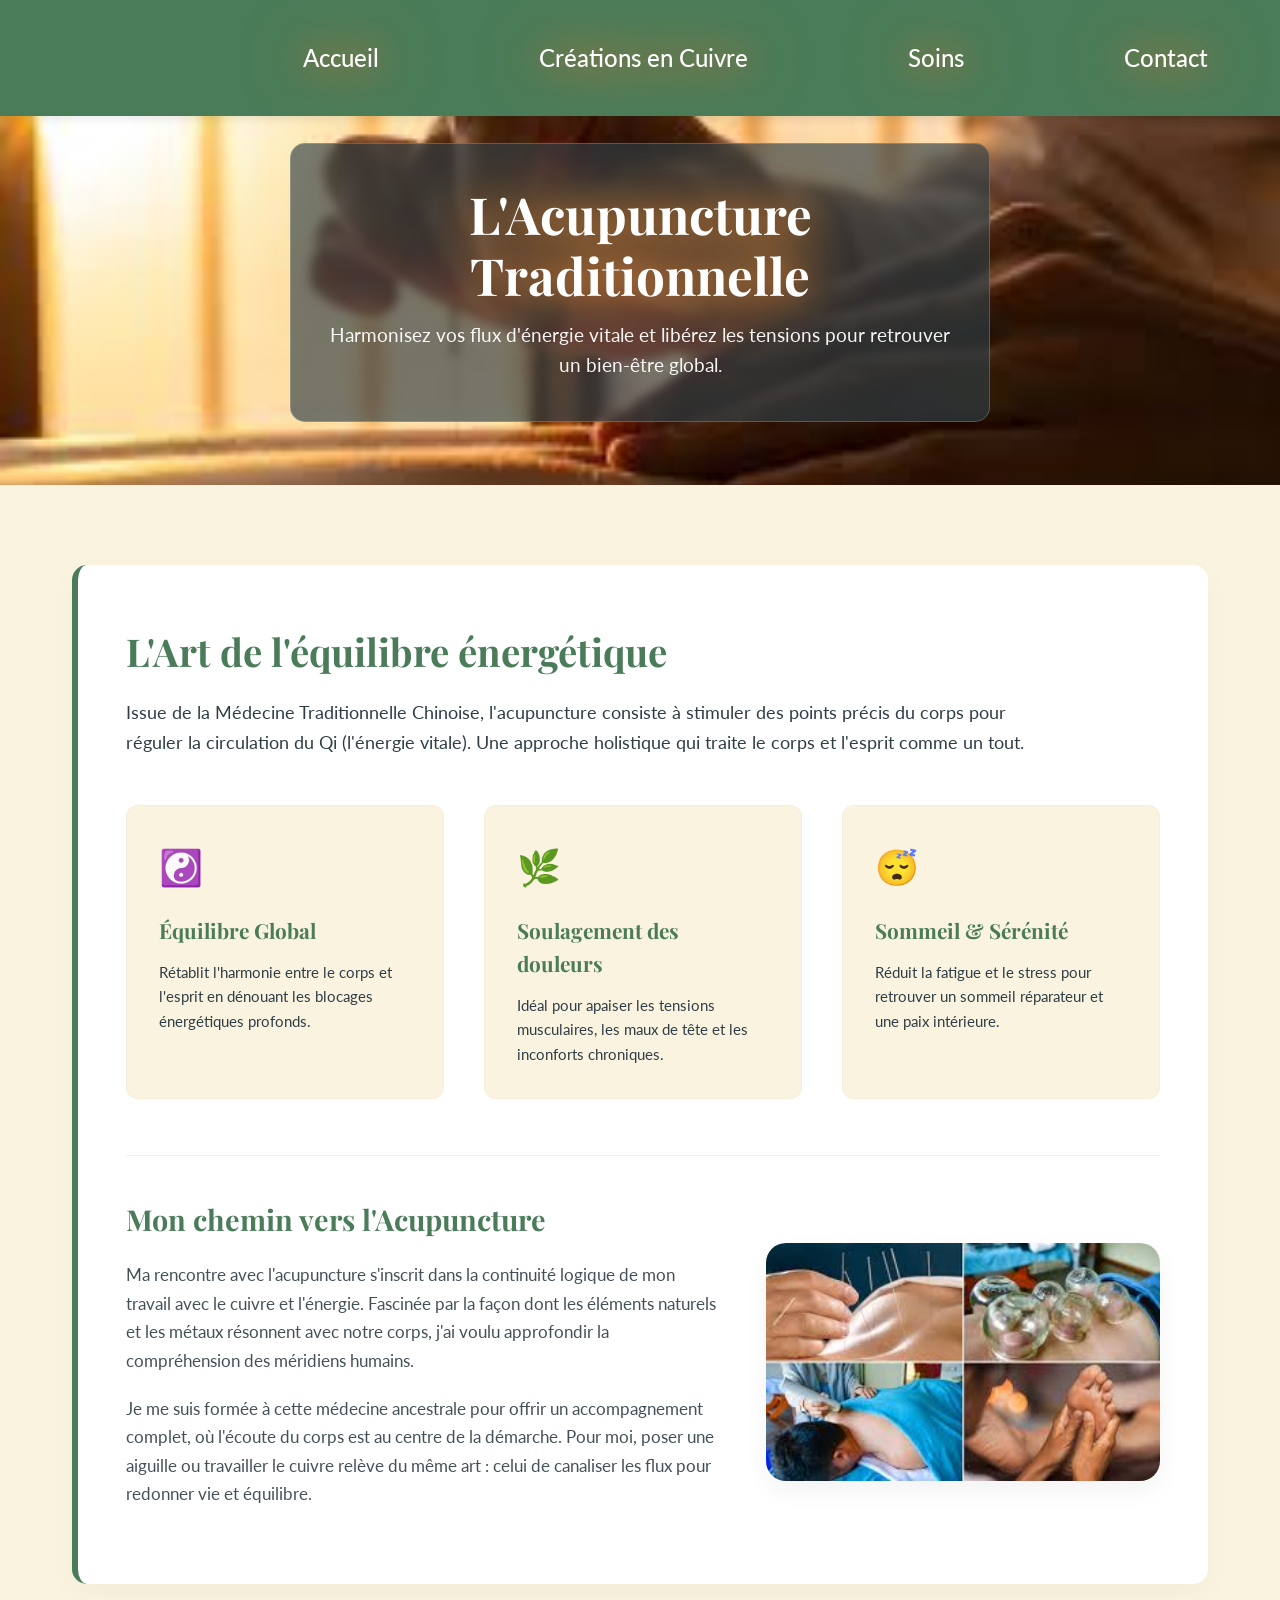
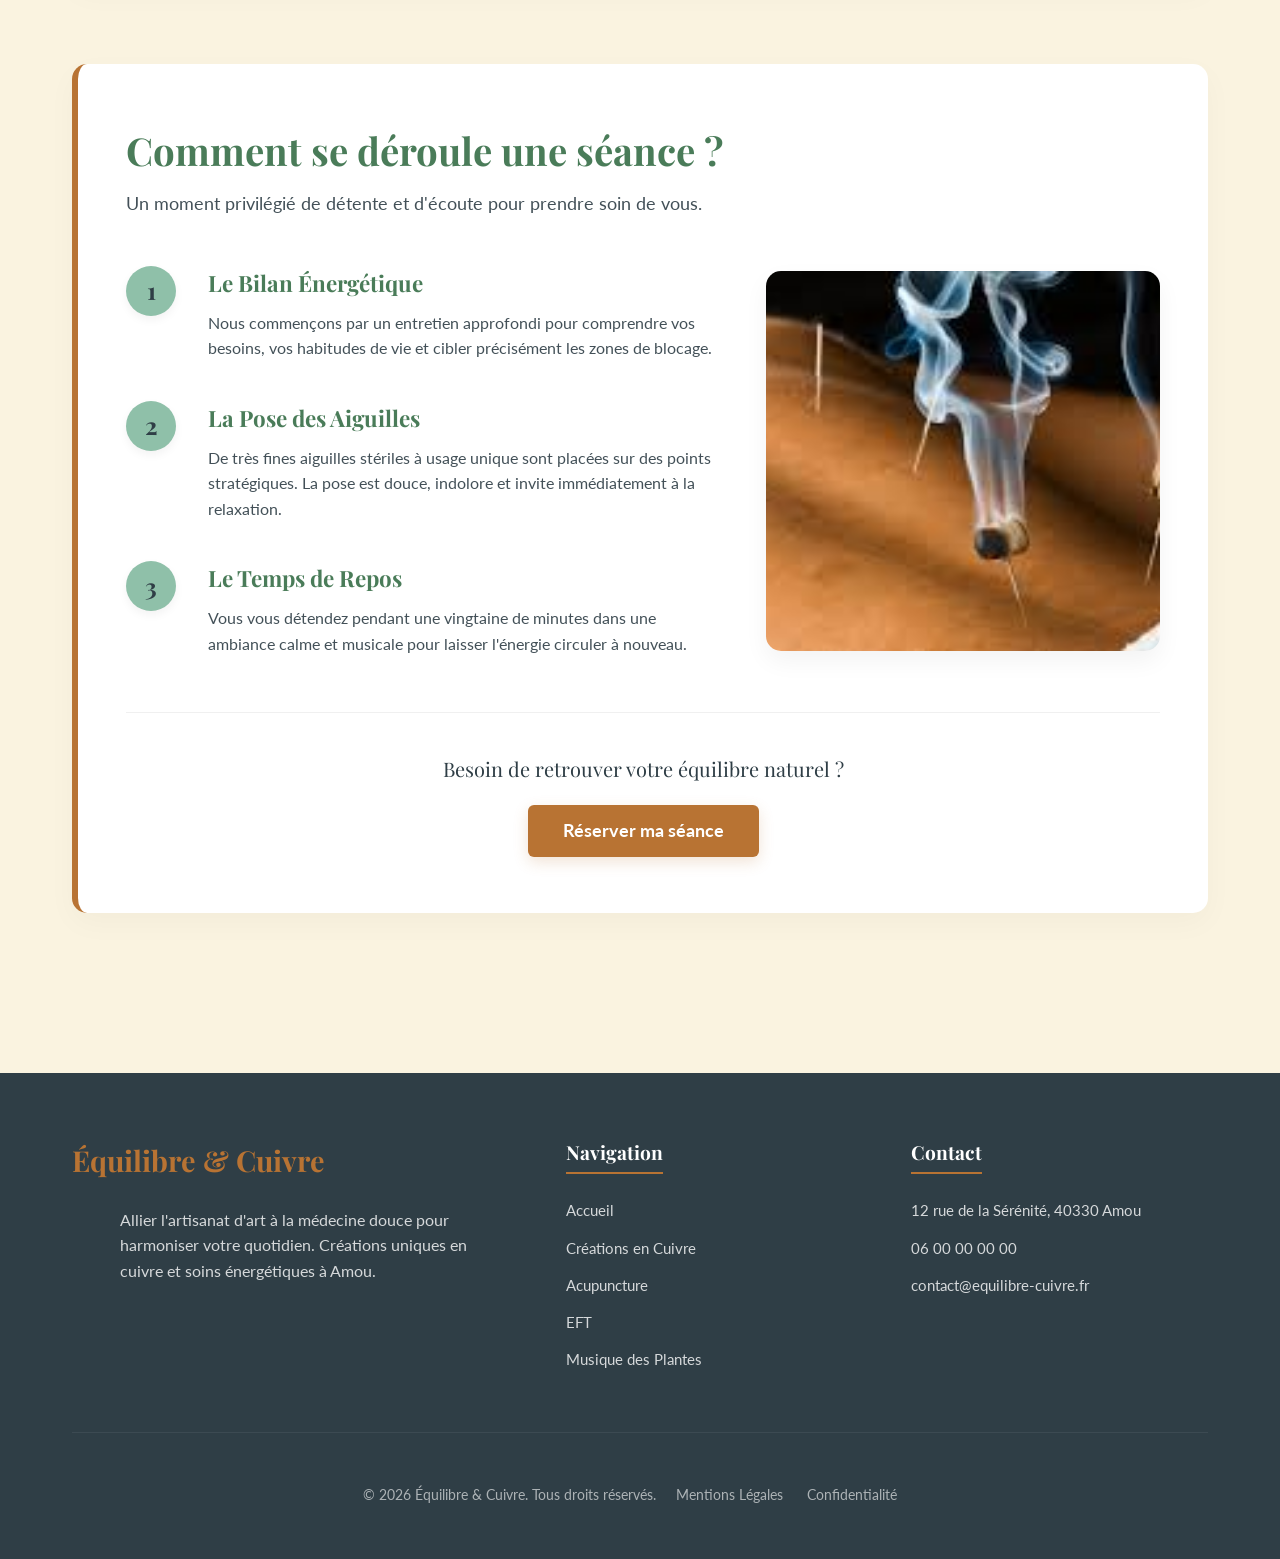
==== html/acuponcture.html @ 259d5ec7 "Premier commit - site Karen" ====
<!DOCTYPE html>
<html lang="fr">
<head>
    <meta charset="UTF-8">
    <meta name="viewport" content="width=device-width, initial-scale=1.0">
    <title>Équilibre & Cuivre | Artisanat et Soins Holistiques</title>
    
    <link href="https://fonts.googleapis.com/css2?family=Lato:wght@400;700&family=Playfair+Display:wght@400;700&display=swap" rel="stylesheet">
    
    <link rel="stylesheet" href="../css/variable.css">
    <link rel="stylesheet" href="../css/header.css">
    <link rel="stylesheet" href="../css/acuponcture.css">
    <link rel="stylesheet" href="../css/footer.css">
</head>
<body>
<header>
    <nav class="nav-container">
        <div class="logo">
            <img src="../images/logo-transparent.png" alt="Équilibre & Cuivre Logo">
        </div>

        <input type="checkbox" id="menu-toggle" class="menu-checkbox">
        <label for="menu-toggle" class="menu-burger">
            <span></span>
            <span></span>
            <span></span>
        </label>

        <ul class="nav-links">
            <li><a href="../index.html">Accueil</a></li>
            <li><a href="../html/creations.html">Créations en Cuivre</a></li>
            <li class="dropdown">
                <a href="#" class="dropbtn">Soins</a>
                <ul class="dropdown-content">
                    <li><a href="../html/eft.html">EFT</a></li>
                    <li><a href="../html/acupuncture.html">Acuponcture</a></li>
                    <li><a href="../html/musique-plante.html">Musique des plantes</a></li>
                </ul>
            </li>
            <li><a href="../html/contact.html">Contact</a></li>
        </ul>
    </nav>
</header>
<main>
        <section class="en-tete-acup">
            <div class="voile-accueil">
                <h1>L'Acupuncture Traditionnelle</h1>
                <p>Harmonisez vos flux d'énergie vitale et libérez les tensions pour retrouver un bien-être global.</p>
            </div>
        </section>

        <section class="section-definition">
            <div class="conteneur">
                <div class="boite-definition">
                    <h2>L'Art de l'équilibre énergétique</h2>
                    <p class="texte-introduction">
                        Issue de la Médecine Traditionnelle Chinoise, l'acupuncture consiste à stimuler des points précis du corps pour réguler la circulation du Qi (l'énergie vitale). Une approche holistique qui traite le corps et l'esprit comme un tout.
                    </p>
                    
                    <div class="grille-bienfaits">
                        <div class="point-bienfait">
                            <div class="icone-bienfait">☯️</div>
                            <h4>Équilibre Global</h4>
                            <p>Rétablit l'harmonie entre le corps et l'esprit en dénouant les blocages énergétiques profonds.</p>
                        </div>

                        <div class="point-bienfait">
                            <div class="icone-bienfait">🌿</div>
                            <h4>Soulagement des douleurs</h4>
                            <p>Idéal pour apaiser les tensions musculaires, les maux de tête et les inconforts chroniques.</p>
                        </div>

                        <div class="point-bienfait">
                            <div class="icone-bienfait">😴</div>
                            <h4>Sommeil & Sérénité</h4>
                            <p>Réduit la fatigue et le stress pour retrouver un sommeil réparateur et une paix intérieure.</p>
                        </div>
                    </div>

                    <div class="mon-histoire-acup">
                        <div class="histoire-texte">
                            <h3>Mon chemin vers l'Acupuncture</h3>
                            <p>
                                Ma rencontre avec l'acupuncture s'inscrit dans la continuité logique de mon travail avec le cuivre et l'énergie. Fascinée par la façon dont les éléments naturels et les métaux résonnent avec notre corps, j'ai voulu approfondir la compréhension des méridiens humains.
                            </p>
                            <p>
                                Je me suis formée à cette médecine ancestrale pour offrir un accompagnement complet, où l'écoute du corps est au centre de la démarche. Pour moi, poser une aiguille ou travailler le cuivre relève du même art : celui de canaliser les flux pour redonner vie et équilibre.
                            </p>
                        </div>
                        <div class="histoire-image">
                            <img src="../images/pratique-acupuncture.jpg" alt="Séance d'acupuncture traditionnelle zen" class="image-arrondie">
                        </div>
                    </div>

                </div>
            </div>
        </section>

        <section class="section-deroulement">
            <div class="conteneur">
                <div class="contenu-deroulement">
                    <h2>Comment se déroule une séance ?</h2>
                    <p class="intro-deroulement">Un moment privilégié de détente et d'écoute pour prendre soin de vous.</p>
                    
                    <div class="presentation-seance">
                        <div class="etapes-seance">
                            <div class="etape">
                                <span class="numero-etape">1</span>
                                <div class="texte-etape">
                                    <h3>Le Bilan Énergétique</h3>
                                    <p>Nous commençons par un entretien approfondi pour comprendre vos besoins, vos habitudes de vie et cibler précisément les zones de blocage.</p>
                                </div>
                            </div>

                            <div class="etape">
                                <span class="numero-etape">2</span>
                                <div class="texte-etape">
                                    <h3>La Pose des Aiguilles</h3>
                                    <p>De très fines aiguilles stériles à usage unique sont placées sur des points stratégiques. La pose est douce, indolore et invite immédiatement à la relaxation.</p>
                                </div>
                            </div>

                            <div class="etape">
                                <span class="numero-etape">3</span>
                                <div class="texte-etape">
                                    <h3>Le Temps de Repos</h3>
                                    <p>Vous vous détendez pendant une vingtaine de minutes dans une ambiance calme et musicale pour laisser l'énergie circuler à nouveau.</p>
                                </div>
                            </div>
                        </div>

                        <div class="seance-image">
                            <img src="../images/cabinet-acupuncture.jpg" alt="Cabinet d'acupuncture calme et lumineux" class="image-fluide">
                        </div>
                    </div>

                    <div class="action-seance">
                        <p>Besoin de retrouver votre équilibre naturel ?</p>
                        <a href="contact.html" class="bouton-action">Réserver ma séance</a>
                    </div>
                </div>
            </div>
        </section>
    </main>
   
    <footer class="pied-de-page">
    <div class="conteneur">
        <div class="grille-footer">
            <div class="colonne-footer">
                <h3 class="logo-footer">Équilibre & Cuivre</h3>
                <p class="description-footer">
                    Allier l'artisanat d'art à la médecine douce pour harmoniser votre quotidien. Créations uniques en cuivre et soins énergétiques à Amou.
                </p>
            </div>

            <!-- Colonne 2 : Navigation Rapide -->
            <div class="colonne-footer">
                <h4>Navigation</h4>
                <ul class="liens-footer">
                    <li><a href="index.html">Accueil</a></li>
                    <li><a href="creations.html">Créations en Cuivre</a></li>
                    <li><a href="acupuncture.html">Acupuncture</a></li>
                    <li><a href="eft.html">EFT</a></li>
                    <li><a href="musique-plantes.html">Musique des Plantes</a></li>
                </ul>
            </div>

            <!-- Colonne 3 : Contact & Localisation -->
            <div class="colonne-footer">
                <h4>Contact</h4>
                <ul class="infos-footer">
                    <li>12 rue de la Sérénité, 40330 Amou</li>
                    <li>06 00 00 00 00</li>
                    <li>contact@equilibre-cuivre.fr</li>
                </ul>
            </div>

        </div>

        <!-- Barre de copyright et mentions -->
        <div class="barre-bas">
            <p>&copy; 2026 Équilibre & Cuivre. Tous droits réservés.</p>
            <ul class="mentions-legales">
                <li><a href="mentions-legales.html">Mentions Légales</a></li>
                <li><a href="confidentialite.html">Confidentialité</a></li>
            </ul>
        </div>
    </div>
</footer>
</body>
</html>
---- css/variable.css ----
:root {
    /* Palette de couleurs Nature & Bien-être */
    --vert-principal: #4A7C59; /* Vert forêt apaisant */
    --vert-clair: #8FC0A9; /* Vert d'eau doux */
    --beige-fond: #FAF3E0; /* Beige naturel pour le fond */
    --cuivre: #B87333; /* Couleur de l'artisanat */
    --texte-sombre: #2F3E46; /* Gris très foncé pour un texte lisible mais plus doux que le noir */
    --blanc: #FFFFFF;

    /* Typographie */
    --police-titre: 'Playfair Display', serif; /* Élégant pour l'artisanat */
    --police-texte: 'Lato', sans-serif; /* Clair et moderne pour la lecture */
    --filter-cuivre:drop-shadow(0 0 15px var(--cuivre)) drop-shadow(0 0 30px var(--cuivre));
}
---- css/header.css ----
/* =========================================
   header.css
   Style Responsive pour le Header
   ========================================= */

/* --- 1. Base du Header --- */
header {
    background-color: var(--vert-principal, #4A7C59); /* Vert forêt */
    padding: 0.5rem 0;
    box-shadow: 0 2px 10px rgba(0,0,0,0.1);
    position: fixed;
    top: 0;
    z-index: 1000; /* Reste au-dessus du contenu */
    width: 100%;
}

/* Conteneur Flex pour aligner Logo et Menu */
.nav-container {
    max-width: 1200px;
    margin: 0 auto;
    padding: 0 2rem;
    display: flex;
    justify-content: space-between; /* Logo à gauche, Menu à droite */
    align-items: center; /* Centré verticalement */
}

/* --- 2. Intégration du Logo --- */
.logo {
    display: flex;
    align-items: center;
    filter: var(--filter-cuivre);
 
}

.logo img {
    height: 100px; /* Taille parfaite pour le header */
    width: auto; /* Garde les proportions */
    display: block;
    margin-left: -500px;
    
}

/* --- 3. Style des Liens (Ordinateur) --- */
.nav-links {
    list-style: none;
    display: flex;
    gap: 10rem; /* Espace entre les liens */
    margin: 0;
    padding: 0;
    
}

.nav-links li a {
    text-decoration: none;
    color: var(--blanc, #FFFFFF);
    font-family: var(--police-texte, sans-serif);
    font-weight: 500;
    font-size: 1.5rem;
    padding: 0.5rem 0;
    display: block;
    transition: color 0.3s ease;
    filter: var(--filter-cuivre);
}

/* Effet de survol sur ordinateur */
.nav-links li a:hover,
.dropdown:hover .dropbtn {
    color: var(--cuivre, #B87333); /* Couleur cuivre */
}

/* --- 4. Menu Déroulant (Dropdown) - Ordinateur --- */
.dropdown {
    position: relative; /* Référence pour le menu absolu */
}

.dropdown-content {
    display: none; /* Caché par défaut */
    position: absolute;
    top: 100%; /* S'ouvre juste en dessous */
    left: 50%;
    transform: translateX(-50%); /* Centré sous le bouton 'Soins' */
    background-color: var(--vert-principal, #4A7C59);
    min-width: 220px;
    box-shadow: 0px 8px 16px rgba(0,0,0,0.2);
    border-top: 2px solid var(--cuivre, #B87333); /* Rappel cuivre */
    border-radius: 0 0 8px 8px; /* Coins arrondis en bas */
    padding: 0.5rem 0;
    z-index: 1001;
}

.dropdown-content li {
    width: 100%;
}

.dropdown-content li a {
    color: var(--blanc, #FFFFFF);
    padding: 0.8rem 1.5rem;
    font-size: 1rem;
    text-align: center;
}

/* Survol des sous-liens */
.dropdown-content li a:hover {
    background-color: var(--vert-clair, #8FC0A9); /* Fond vert d'eau */
    color: var(--texte-sombre, #2F3E46);
}

/* --- ACTION : Afficher au survol --- */
.dropdown:hover .dropdown-content {
    display: block;
}

/* --- 5. Éléments cachés sur ordinateur --- */
.menu-checkbox,
.menu-burger {
    display: none;
}

/* =========================================
   6. RESPONSIVE DESIGN (TÉLÉPHONES & TABLETTES)
   Breackpoint : 768px
   ========================================= */
@media screen and (max-width: 768px) {
    
    .nav-container {
        padding: 0 1.5rem;
    }

    /* --- Style du Bouton Burger --- */
    .menu-burger {
        display: flex; /* Visible sur mobile */
        flex-direction: column;
        justify-content: space-between;
        width: 30px;
        height: 20px;
        cursor: pointer;
        z-index: 1010; /* Au-dessus du menu mobile */
        
    }

    /* Les 3 barres du burger */
    .menu-burger span {
        display: block;
        height: 3px;
        width: 100%;
        background-color: var(--cuivre);
        border-radius: 3px;
        transition: all 0.3s ease; /* Pour l'animation en X */
    }
    .logo img {
    margin-left: 0px;
}

    /* --- Le Menu Mobile (nav-links transformé) --- */
    .nav-links {
        position: absolute;
        top: 100%; /* S'ouvre sous le header */
        left: 0;
        width: 100%;
        background-color: var(--vert-principal, #4A7C59);
        flex-direction: column; /* Liens en colonne */
        gap: 0;
        text-align: center;
        
        /* CACHÉ PAR DÉFAUT EN MOBILE (effet de glisse) */
        max-height: 0;
        overflow: hidden;
        transition: max-height 0.5s ease-in-out;
        box-shadow: 0 5px 10px rgba(0,0,0,0.1);
    }

    .nav-links li {
        width: 100%;
        border-bottom: 1px solid rgba(255,255,255,0.1); /* Séparateur léger */
    }

    .nav-links li a {
        padding: 1.2rem;
        width: 100%;
    }

    /* --- Dropdown en Mobile --- */
    .dropdown-content {
        position: static; /* Intégré dans la colonne */
        transform: none;
        width: 100%;
        display: block; /* Toujours visible dans le menu mobile */
        box-shadow: none;
        border: none;
        border-radius: 0;
        background-color: rgba(0,0,0,0.1); /* Fond légèrement plus sombre */
        padding: 0;
    }

    .dropdown-content li a {
        padding: 1rem;
        font-size: 0.95rem;
        opacity: 0.8;
    }

    /* --- LOGIQUE D'OUVERTURE (Checkbox Hack) --- */
    
    /* 1. Quand la checkbox est cochée, on ouvre le menu */
    .menu-checkbox:checked ~ .nav-links {
        max-height: 500px; /* Hauteur suffisante pour tout le contenu */
    }

    /* 2. Animation du burger en X quand le menu est ouvert */
    .menu-checkbox:checked + .menu-burger span:nth-child(1) {
        transform: rotate(45deg) translate(5px, 5px);
    }
    
    .menu-checkbox:checked + .menu-burger span:nth-child(2) {
        opacity: 0; /* Cache la barre du milieu */
    }
    
    .menu-checkbox:checked + .menu-burger span:nth-child(3) {
        transform: rotate(-45deg) translate(7px, -7px);
    }
}
---- css/acuponcture.css ----
/* ==========================================================================
   acupuncture.css - PAGE ACUPUNCTURE (COMPLET & RESPONSIVE)
   ========================================================================== */

/* --- 1. BASE ET RESET --- */
* {
    margin: 0;
    padding: 0;
    box-sizing: border-box;
}

body {
    background-color: var(--beige-fond, #F9F7F2);
    color: var(--texte-sombre, #2F3E46);
    font-family: var(--police-texte, sans-serif);
    line-height: 1.6;
    padding-top: 80px; /* Évite que le header fixe ne masque le contenu */
}

.conteneur {
    max-width: 1200px;
    margin: 0 auto;
    padding: 0 2rem;
    width: 100%;
}

/* --- 2. EN-TÊTE DE PAGE (HERO) --- */
.en-tete-acup {
    position: relative;
    height: 45vh;
    min-height: 300px;
    background: url('../images/fond-acupuncture.jpg') center/cover no-repeat;
    display: flex;
    align-items: center;
    justify-content: center;
    text-align: center;
    color: var(--blanc, #FFFFFF);
}

.voile-accueil {
    background: rgba(47, 62, 70, 0.65);
    padding: 2.5rem 2rem;
    border-radius: 15px;
    backdrop-filter: blur(5px);
    -webkit-backdrop-filter: blur(5px);
    border: 1px solid rgba(255, 255, 255, 0.2);
    max-width: 700px;
    margin: 0 1.5rem;
}

.en-tete-acup h1 {
    font-family: var(--police-titre, serif);
    font-size: clamp(2rem, 4vw, 3.2rem);
    margin-bottom: 0.8rem;
    line-height: 1.2;
    filter: var(--filter-cuivre);
}

.en-tete-acup p {
    font-size: clamp(1rem, 1.5vw, 1.2rem);
    opacity: 0.95;
}

/* --- 3. SECTION EXPLICATION / DÉFINITION --- */
.section-definition {
    padding: 5rem 0 2.5rem 0;
}

.boite-definition {
    background: var(--blanc, #FFFFFF);
    padding: 3.5rem 3rem;
    border-radius: 15px;
    box-shadow: 0 10px 30px rgba(0, 0, 0, 0.03);
    border-left: 6px solid var(--vert-principal, #4A7C59);
}

.boite-definition h2 {
    font-family: var(--police-titre, serif);
    color: var(--vert-principal, #4A7C59);
    font-size: clamp(1.8rem, 3vw, 2.4rem);
    margin-bottom: 1rem;
}

.texte-introduction {
    font-size: 1.15rem;
    color: var(--texte-sombre, #2F3E46);
    margin-bottom: 3rem;
    max-width: 900px;
}

/* Grille des bienfaits */
.grille-bienfaits {
    display: grid;
    grid-template-columns: repeat(auto-fit, minmax(280px, 1fr));
    gap: 2.5rem;
    margin-bottom: 1.5rem;
}

.point-bienfait {
    background: var(--beige-fond, #F9F7F2);
    padding: 2rem;
    border-radius: 12px;
    transition: transform 0.3s ease, box-shadow 0.3s ease;
    border: 1px solid rgba(0, 0, 0, 0.02);
}

.point-bienfait:hover {
    transform: translateY(-5px);
    box-shadow: 0 10px 20px rgba(0, 0, 0, 0.05);
}

.icone-bienfait {
    font-size: 2.2rem;
    margin-bottom: 1.2rem;
    display: block;
}

.point-bienfait h4 {
    font-family: var(--police-titre, serif);
    color: var(--vert-principal, #4A7C59);
    font-size: 1.3rem;
    margin-bottom: 0.8rem;
}

.point-bienfait p {
    font-size: 0.95rem;
    color: var(--texte-sombre, #2F3E46);
    line-height: 1.6;
}

/* Mon chemin vers l'Acupuncture */
.mon-histoire-acup {
    margin-top: 3.5rem;
    padding-top: 2.5rem;
    border-top: 1px solid rgba(0, 0, 0, 0.06);
    display: flex;
    align-items: center;
    gap: 3rem;
}

.histoire-texte {
    flex: 1.2;
}

.histoire-image {
    flex: 0.8;
}

.image-arrondie {
    width: 100%;
    height: auto;
    border-radius: 20px;
    box-shadow: 0 10px 25px rgba(0, 0, 0, 0.05);
    object-fit: cover;
    display: block;
}

.histoire-texte h3 {
    font-family: var(--police-titre, serif);
    color: var(--vert-principal, #4A7C59);
    font-size: clamp(1.4rem, 2.5vw, 1.8rem);
    margin-bottom: 1.2rem;
}

.histoire-texte p {
    font-size: 1.05rem;
    color: var(--texte-sombre, #2F3E46);
    opacity: 0.9;
    margin-bottom: 1.2rem;
    line-height: 1.7;
}

/* --- 4. SECTION DÉROULEMENT DES SÉANCES --- */
.section-deroulement {
    padding: 2.5rem 0 6rem 0;
}

.contenu-deroulement {
    background: var(--blanc, #FFFFFF);
    padding: 3.5rem 3rem;
    border-radius: 15px;
    box-shadow: 0 10px 30px rgba(0, 0, 0, 0.03);
    border-left: 6px solid var(--cuivre, #B87333);
}

.contenu-deroulement h2 {
    font-family: var(--police-titre, serif);
    color: var(--vert-principal, #4A7C59);
    font-size: clamp(1.8rem, 3vw, 2.4rem);
    margin-bottom: 0.5rem;
}

.intro-deroulement {
    font-size: 1.1rem;
    color: var(--texte-sombre, #2F3E46);
    margin-bottom: 3rem;
    opacity: 0.9;
}

/* Mise en page Étapes + Image */
.presentation-seance {
    display: flex;
    align-items: center;
    gap: 3rem;
    margin-bottom: 3.5rem;
}

.etapes-seance {
    flex: 1.2;
    display: flex;
    flex-direction: column;
    gap: 2.5rem;
}

.seance-image {
    flex: 0.8;
}

.image-fluide {
    width: 100%;
    height: 380px;
    border-radius: 15px;
    object-fit: cover;
    box-shadow: 0 10px 25px rgba(0, 0, 0, 0.05);
    display: block;
}

.etape {
    display: flex;
    align-items: flex-start;
    gap: 2rem;
}

.numero-etape {
    background: var(--vert-clair, #8FC0A9);
    color: var(--texte-sombre, #2F3E46);
    font-family: var(--police-titre, serif);
    font-size: 1.5rem;
    font-weight: bold;
    width: 50px;
    height: 50px;
    display: flex;
    align-items: center;
    justify-content: center;
    border-radius: 50%;
    flex-shrink: 0;
    box-shadow: 0 4px 10px rgba(0, 0, 0, 0.05);
}

.texte-etape h3 {
    font-family: var(--police-titre, serif);
    color: var(--vert-principal, #4A7C59);
    font-size: 1.4rem;
    margin-bottom: 0.5rem;
}

.texte-etape p {
    font-size: 1rem;
    color: var(--texte-sombre, #2F3E46);
    opacity: 0.9;
}

/* Appel à l'action final */
.action-seance {
    text-align: center;
    border-top: 1px solid rgba(0, 0, 0, 0.06);
    padding-top: 2.5rem;
}

.action-seance p {
    font-size: 1.25rem;
    font-family: var(--police-titre, serif);
    color: var(--texte-sombre, #2F3E46);
    margin-bottom: 1.2rem;
}

.bouton-action {
    display: inline-block;
    text-decoration: none;
    background: var(--cuivre, #B87333);
    color: #FFFFFF;
    padding: 12px 35px;
    border-radius: 6px;
    font-weight: 700;
    font-size: 1.1rem;
    transition: all 0.3s ease;
    box-shadow: 0 5px 15px rgba(184, 115, 51, 0.2);
}

.bouton-action:hover {
    background: var(--vert-principal, #4A7C59);
    transform: translateY(-3px);
    box-shadow: 0 8px 20px rgba(74, 124, 89, 0.25);
}

/* --- 5. ADAPTATION RESPONSIVE (MEDIA QUERIES) --- */

/* Écrans moyens et tablettes */
@media screen and (max-width: 992px) {
    .conteneur {
        padding: 0 1.5rem;
    }

    .boite-definition, .contenu-deroulement {
        padding: 3rem 2rem;
    }

    .mon-histoire-acup, 
    .presentation-seance {
        flex-direction: column;
        gap: 2.5rem;
    }

    .histoire-image, 
    .seance-image {
        width: 100%;
        max-width: 500px;
        margin: 0 auto;
    }

    .image-fluide {
        height: 300px;
    }
}

/* Mobiles (Smartphones) */
@media screen and (max-width: 768px) {
    body {
        padding-top: 70px;
    }

    .en-tete-acup {
        height: 38vh;
    }

    .voile-accueil {
        padding: 1.8rem 1.2rem;
    }

    .section-definition {
        padding: 3.5rem 0 1.5rem 0;
    }

    .boite-definition, .contenu-deroulement {
        padding: 2.2rem 1.5rem;
    }

    .texte-introduction {
        margin-bottom: 2rem;
    }

    .grille-bienfaits {
        grid-template-columns: 1fr;
        gap: 1.5rem;
    }

    .point-bienfait {
        padding: 1.5rem;
    }

    .mon-histoire-acup {
        margin-top: 2.5rem;
        padding-top: 1.8rem;
    }

    .section-deroulement {
        padding: 2.5rem 0 4.5rem 0;
    }

    .etape {
        flex-direction: column;
        gap: 1rem;
    }

    .numero-etape {
        width: 42px;
        height: 42px;
        font-size: 1.2rem;
    }
}
---- css/footer.css ----
/* ==========================================================================
   footer.css - PIED DE PAGE GLOBAL
   ========================================================================== */

.pied-de-page {
    background-color: var(--texte-sombre, #2F3E46);
    color: var(--blanc, #FFFFFF);
    padding: 4rem 0 2rem 0;
    margin-top: 4rem;
}

.grille-footer {
    display: grid;
    grid-template-columns: 1.5fr 1fr 1fr;
    gap: 3rem;
    margin-bottom: 3rem;
}

.colonne-footer h3, .colonne-footer h4 {
    font-family: var(--police-titre, serif);
    margin-bottom: 1.5rem;
}

.logo-footer {
    font-size: 1.8rem;
    color: var(--cuivre, #B87333);
}

.colonne-footer h4 {
    font-size: 1.2rem;
    border-bottom: 2px solid var(--cuivre, #B87333);
    display: inline-block;
    padding-bottom: 5px;
}

.description-footer {
    opacity: 0.8;
    line-height: 1.6;
    max-width: 350px;
    margin: auto;
}

/* Listes de liens et infos */
.liens-footer, .infos-footer {
    list-style: none;
    padding: 0;
}

.liens-footer li, .infos-footer li {
    margin-bottom: 0.8rem;
    opacity: 0.8;
    font-size: 0.95rem;
}

.liens-footer a {
    color: white;
    text-decoration: none;
    transition: color 0.3s ease;
}

.liens-footer a:hover {
    color: var(--cuivre, #B87333);
}

/* Barre de copyright */
.barre-bas {
    border-top: 1px solid rgba(255, 255, 255, 0.1);
    padding-top: 2rem;
    display: flex;
    justify-content: center;
    align-items: center;
    font-size: 0.85rem;
    opacity: 0.6;
}

.mentions-legales {
    margin: 20px;
    display: flex;
    gap: 1.5rem;
    list-style: none;
}

.mentions-legales a {
    color: white;
    text-decoration: none;
}

.mentions-legales a:hover {
    text-decoration: underline;
}

/* --- RESPONSIVE --- */
@media screen and (max-width: 768px) {
    .grille-footer {
        grid-template-columns: 1fr;
        gap: 2rem;
        text-align: center;
    }

    .description-footer {
        margin: 0 auto;
    }

    .colonne-footer h4 {
        margin-bottom: 1rem;
    }

    .barre-bas {
        flex-direction: column;
        gap: 1rem;
        text-align: center;
    }
}
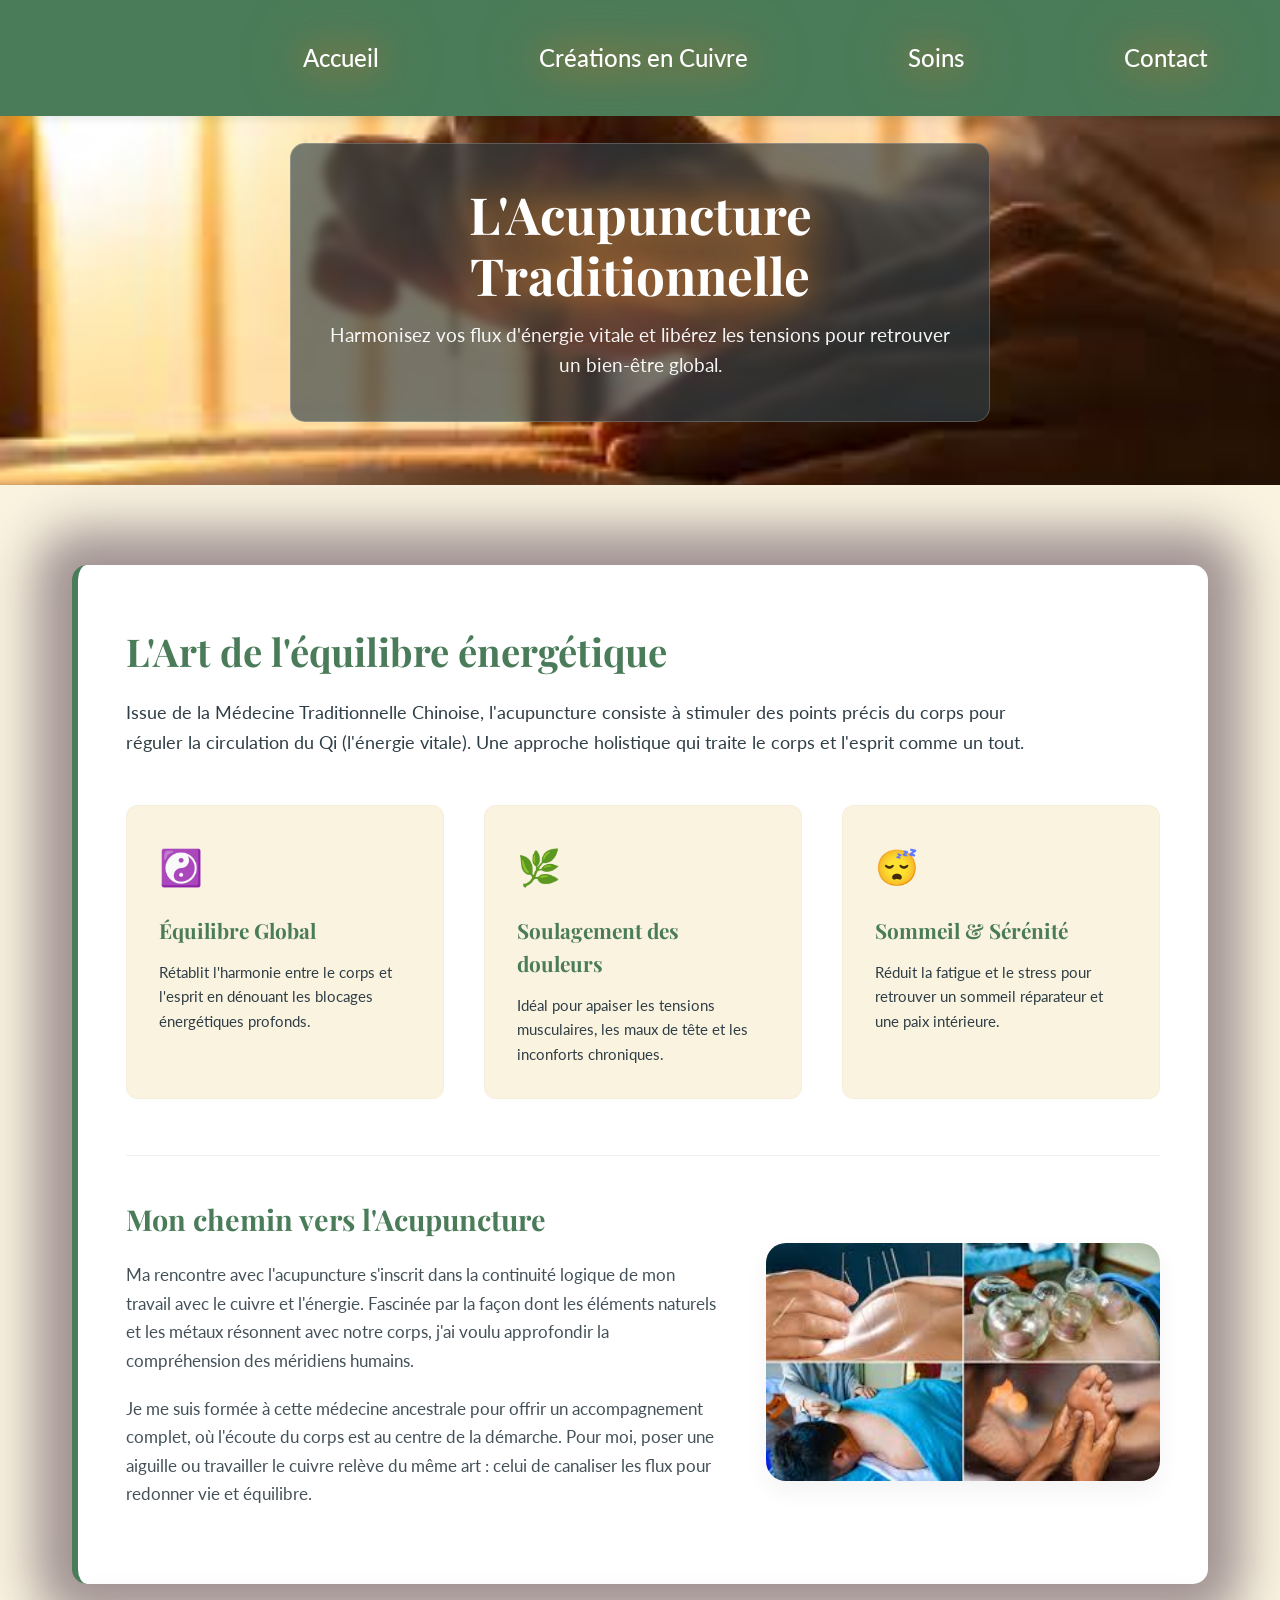
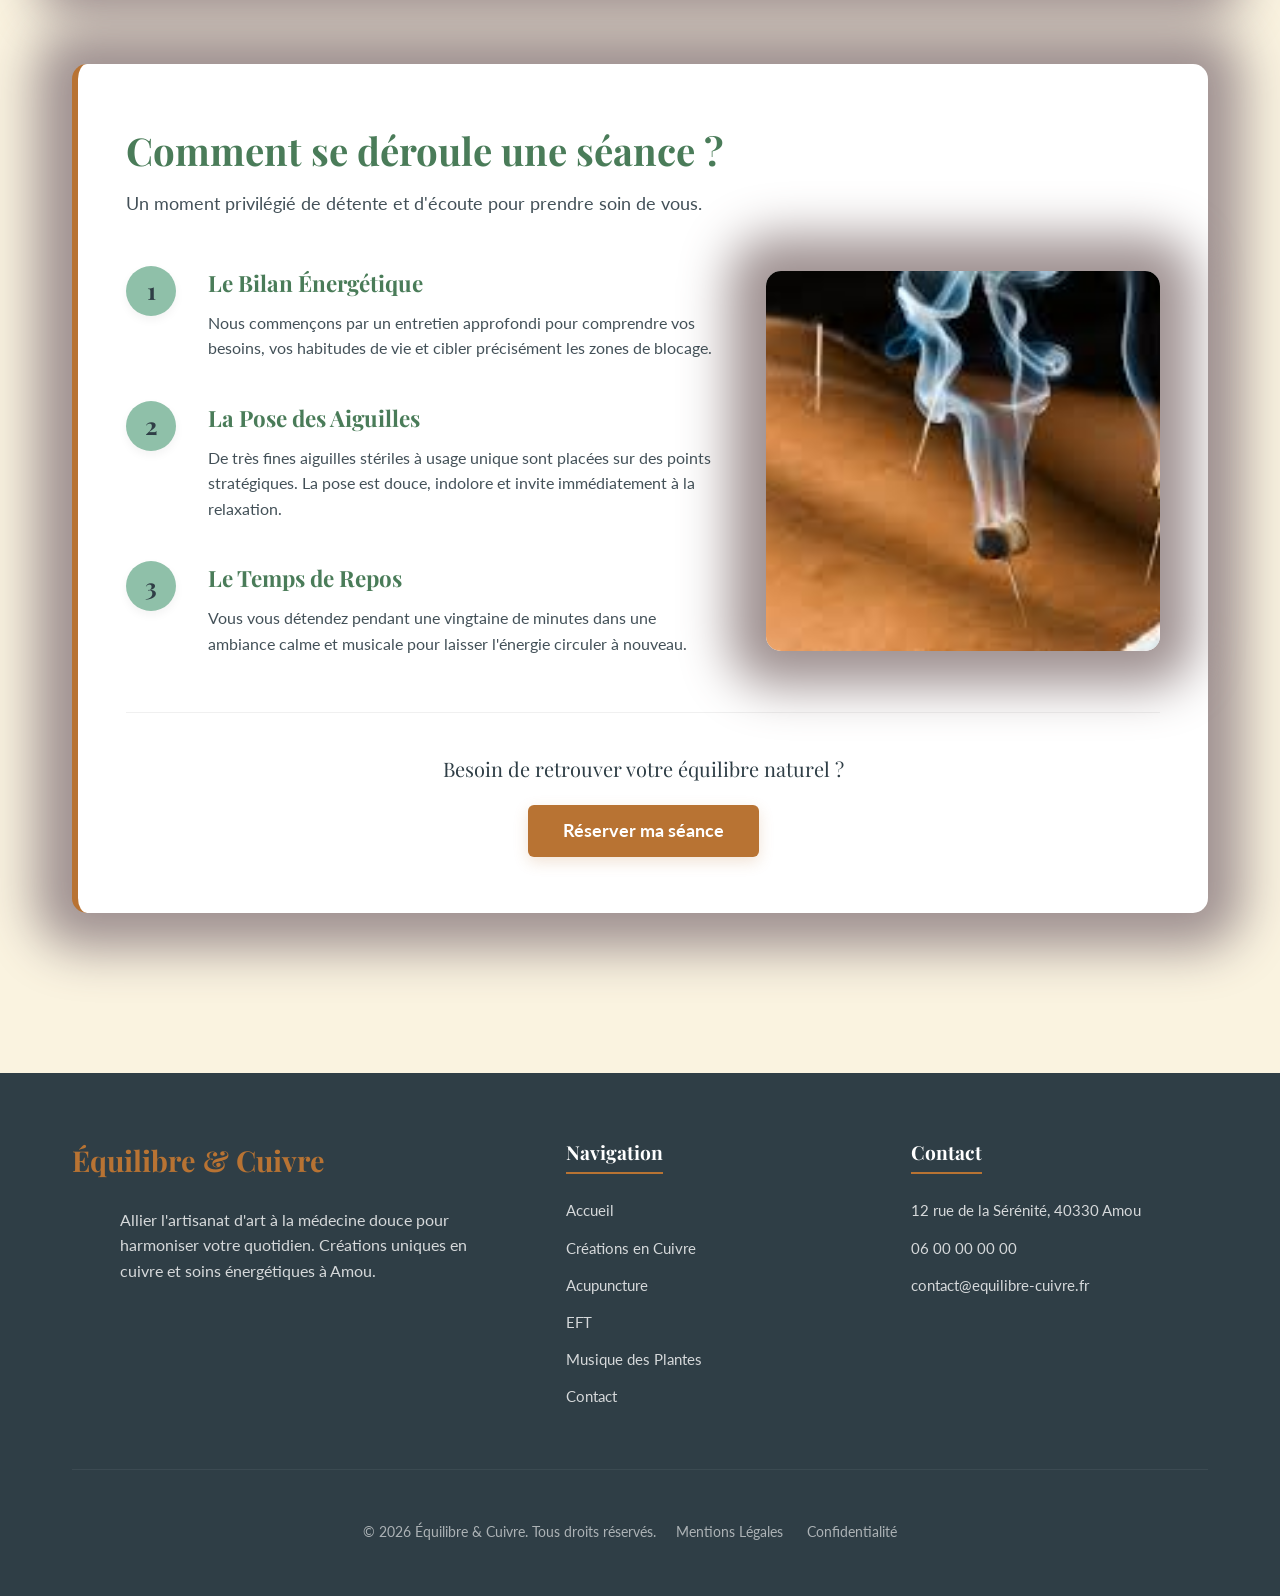
==== commit 178ac4de: "ton message de commit" ====
--- a/html/acuponcture.html
+++ b/html/acuponcture.html
@@ -157,11 +157,12 @@
             <div class="colonne-footer">
                 <h4>Navigation</h4>
                 <ul class="liens-footer">
-                    <li><a href="index.html">Accueil</a></li>
-                    <li><a href="creations.html">Créations en Cuivre</a></li>
-                    <li><a href="acupuncture.html">Acupuncture</a></li>
-                    <li><a href="eft.html">EFT</a></li>
-                    <li><a href="musique-plantes.html">Musique des Plantes</a></li>
+                    <li><a href="../index.html">Accueil</a></li>
+                    <li><a href="../html/creations.html">Créations en Cuivre</a></li>
+                    <li><a href="../html/acuponcture.html">Acupuncture</a></li>
+                    <li><a href="../html/eft.html">EFT</a></li>
+                    <li><a href="../html/musique-plante.html">Musique des Plantes</a></li>
+                    <li><a href="../html/contact.html">Contact</a></li>
                 </ul>
             </div>
 
--- a/css/variable.css
+++ b/css/variable.css
@@ -11,4 +11,5 @@
     --police-titre: 'Playfair Display', serif; /* Élégant pour l'artisanat */
     --police-texte: 'Lato', sans-serif; /* Clair et moderne pour la lecture */
     --filter-cuivre:drop-shadow(0 0 15px var(--cuivre)) drop-shadow(0 0 30px var(--cuivre));
-}+    --box-shadow: -1px 0px 50px 35px #9f9191;
+}
--- a/css/acuponcture.css
+++ b/css/acuponcture.css
@@ -70,7 +70,7 @@
     background: var(--blanc, #FFFFFF);
     padding: 3.5rem 3rem;
     border-radius: 15px;
-    box-shadow: 0 10px 30px rgba(0, 0, 0, 0.03);
+    box-shadow: var(--box-shadow);
     border-left: 6px solid var(--vert-principal, #4A7C59);
 }
 
@@ -179,7 +179,7 @@
     background: var(--blanc, #FFFFFF);
     padding: 3.5rem 3rem;
     border-radius: 15px;
-    box-shadow: 0 10px 30px rgba(0, 0, 0, 0.03);
+    box-shadow: var(--box-shadow);
     border-left: 6px solid var(--cuivre, #B87333);
 }
 
@@ -221,7 +221,7 @@
     height: 380px;
     border-radius: 15px;
     object-fit: cover;
-    box-shadow: 0 10px 25px rgba(0, 0, 0, 0.05);
+    box-shadow: var(--box-shadow);
     display: block;
 }
 
